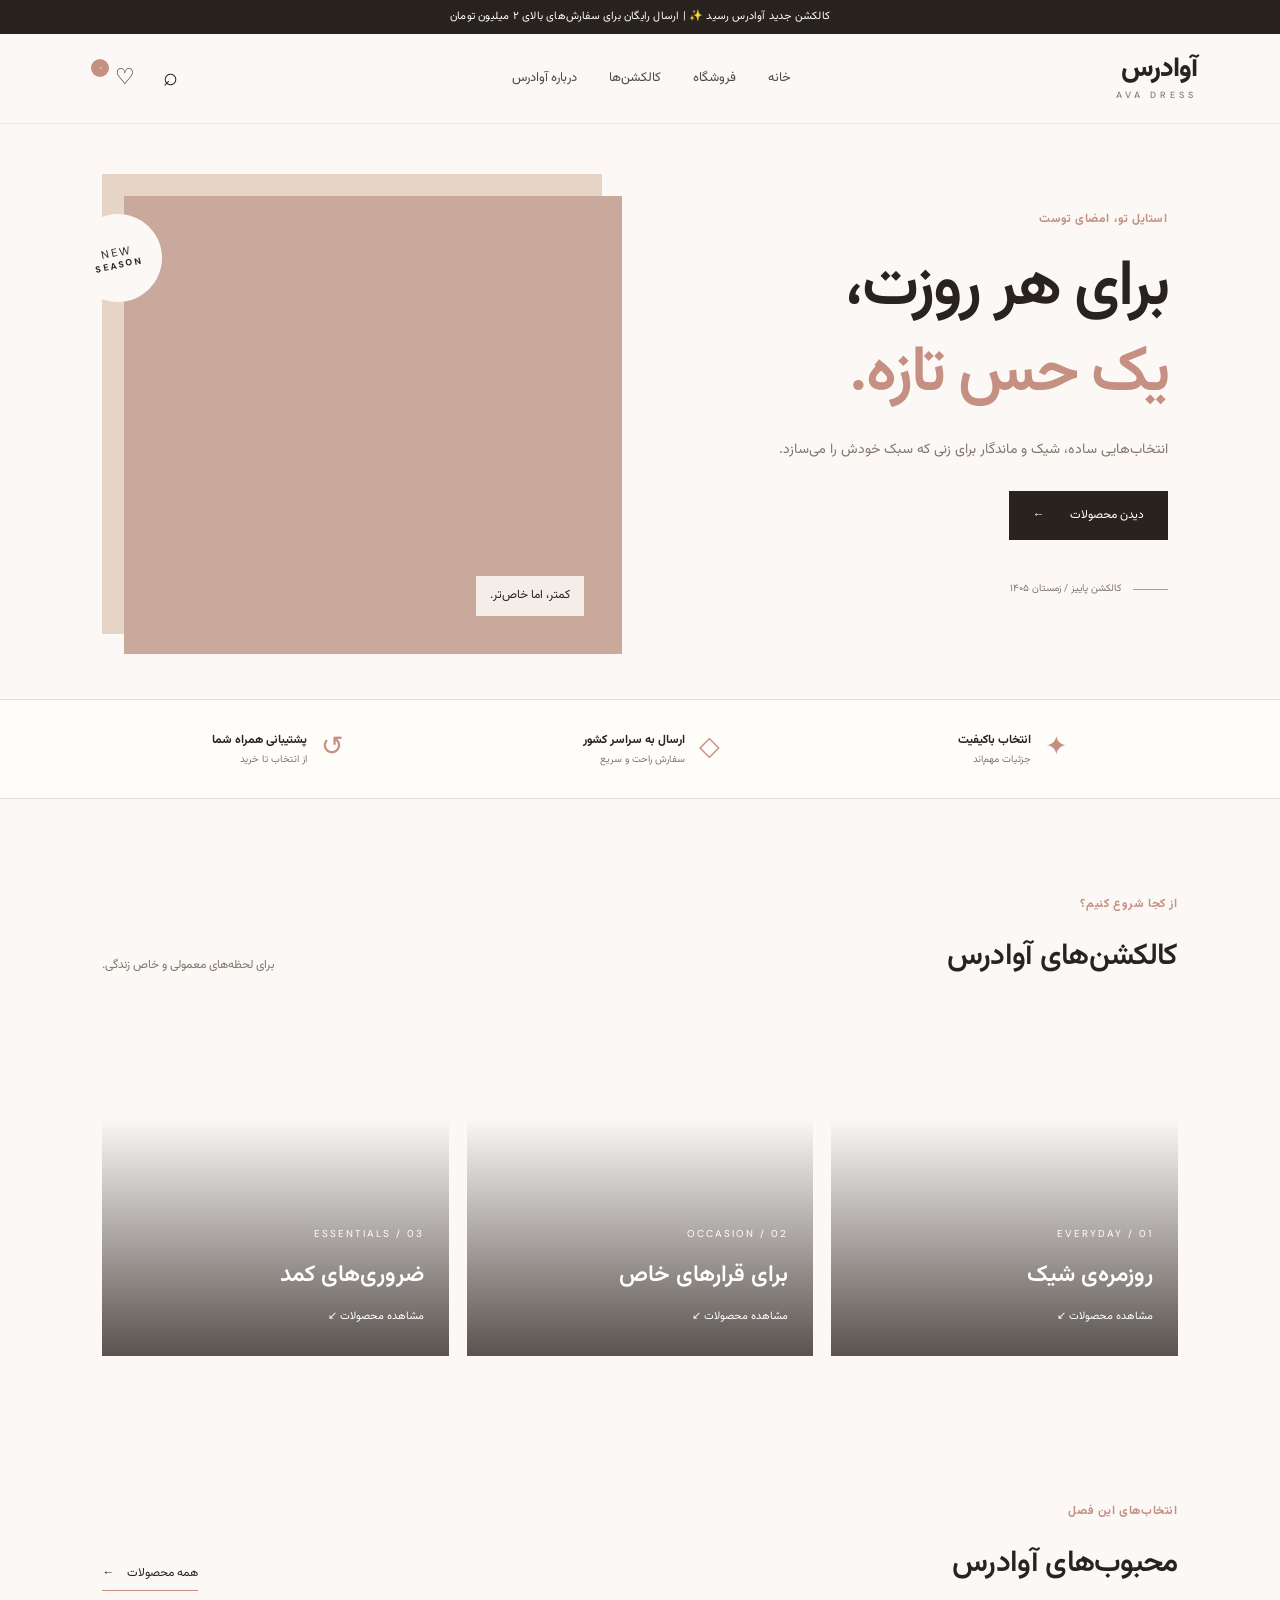
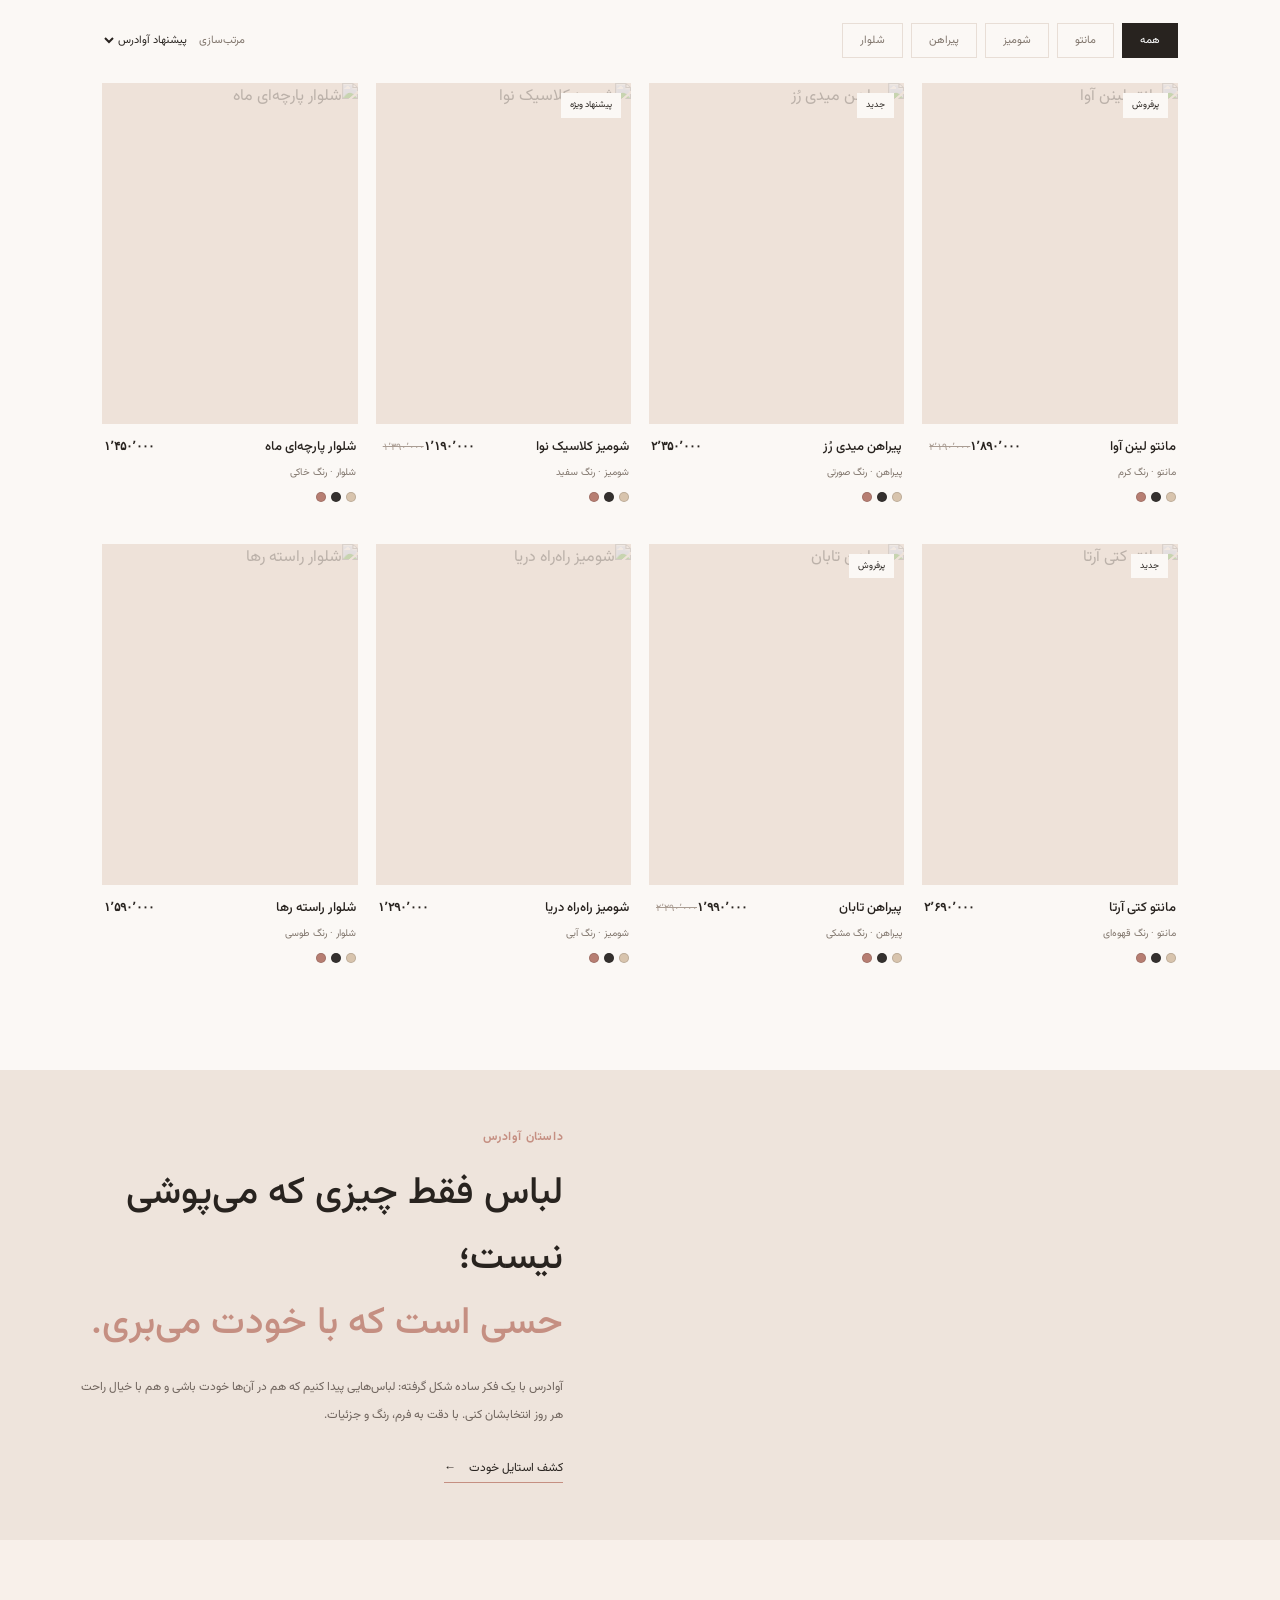
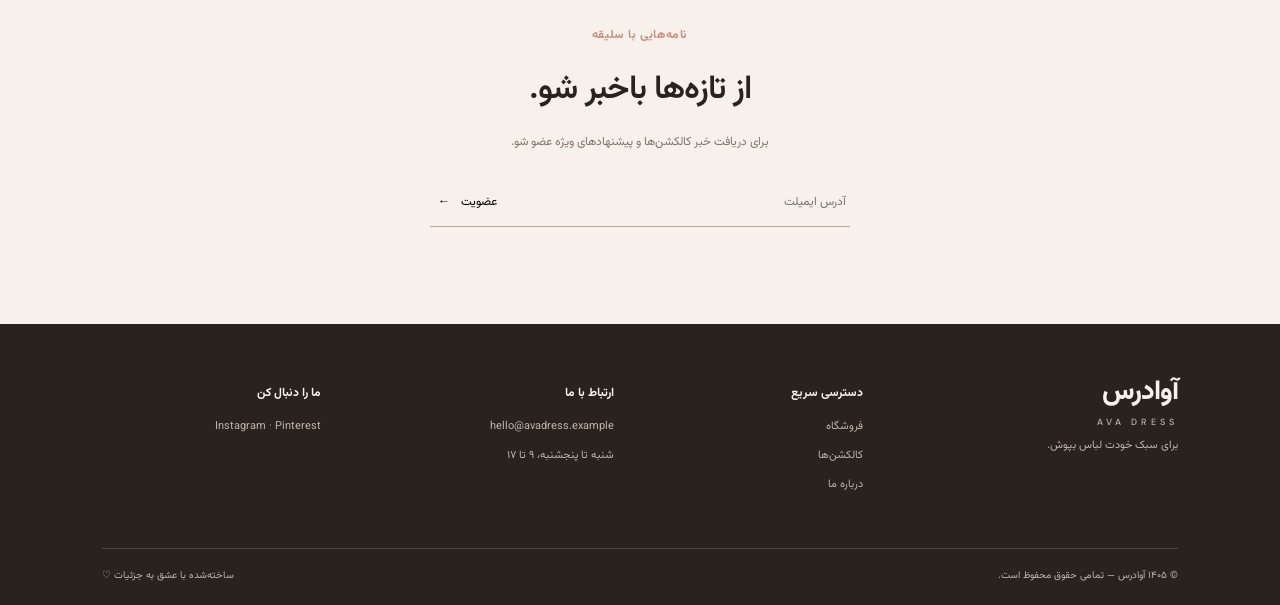
==== index.html @ f6c858db "Add files via upload" ====
<!DOCTYPE html>
<html lang="fa" dir="rtl">
<head>
  <meta charset="UTF-8">
  <meta name="viewport" content="width=device-width, initial-scale=1.0">
  <meta name="theme-color" content="#f8f2ee">
  <meta name="description" content="آوادرس؛ فروشگاه آنلاین لباس زنانه">
  <title>آوادرس | فروشگاه لباس زنانه</title>
  <link rel="stylesheet" href="style.css">
</head>
<body>
  <div class="announcement">کالکشن جدید آوادرس رسید ✨ | ارسال رایگان برای سفارش‌های بالای ۲ میلیون تومان</div>
  <header class="header">
    <button class="icon-btn menu-toggle" id="menu-toggle" aria-label="باز کردن منو">☰</button>
    <a class="brand" href="#home" aria-label="آوادرس - صفحه اصلی">آوادرس<span>AVA DRESS</span></a>
    <nav class="nav" id="nav">
      <a href="#home">خانه</a><a href="#products">فروشگاه</a><a href="#collections">کالکشن‌ها</a><a href="#about">درباره آوادرس</a>
    </nav>
    <div class="header-actions">
      <button class="icon-btn" id="search-toggle" aria-label="جستجو">⌕</button>
      <button class="icon-btn bag-btn" id="cart-open" aria-label="سبد خرید">♡ <span id="cart-count">0</span></button>
    </div>
  </header>

  <main>
    <section class="hero" id="home">
      <div class="hero-copy">
        <p class="eyebrow">استایل تو، امضای توست</p>
        <h1>برای هر روزت،<br><em>یک حس تازه.</em></h1>
        <p>انتخاب‌هایی ساده، شیک و ماندگار برای زنی که سبک خودش را می‌سازد.</p>
        <a class="primary-btn" href="#products">دیدن محصولات <span>←</span></a>
        <div class="hero-note"><span class="note-line"></span> کالکشن پاییز / زمستان ۱۴۰۵</div>
      </div>
      <div class="hero-visual">
        <div class="hero-shape"></div>
        <div class="hero-image" role="img" aria-label="استایل مینیمال زنانه"></div>
        <div class="hero-sticker">NEW<br><b>SEASON</b></div>
        <div class="hero-caption">کمتر، اما خاص‌تر.</div>
      </div>
    </section>

    <section class="trust-row" aria-label="مزایای خرید">
      <div><span>✦</span><p><b>انتخاب باکیفیت</b><small>جزئیات مهم‌اند</small></p></div>
      <div><span>◇</span><p><b>ارسال به سراسر کشور</b><small>سفارش راحت و سریع</small></p></div>
      <div><span>↺</span><p><b>پشتیبانی همراه شما</b><small>از انتخاب تا خرید</small></p></div>
    </section>

    <section class="section" id="collections">
      <div class="section-heading"><div><p class="eyebrow">از کجا شروع کنیم؟</p><h2>کالکشن‌های آوادرس</h2></div><p>برای لحظه‌های معمولی و خاص زندگی.</p></div>
      <div class="collection-grid">
        <a class="collection-card collection-one" href="#products" data-category="مانتو"><div><small>01 / EVERYDAY</small><h3>روزمره‌ی شیک</h3><span>مشاهده محصولات ↙</span></div></a>
        <a class="collection-card collection-two" href="#products" data-category="پیراهن"><div><small>02 / OCCASION</small><h3>برای قرارهای خاص</h3><span>مشاهده محصولات ↙</span></div></a>
        <a class="collection-card collection-three" href="#products" data-category="شومیز"><div><small>03 / ESSENTIALS</small><h3>ضروری‌های کمد</h3><span>مشاهده محصولات ↙</span></div></a>
      </div>
    </section>

    <section class="section products-section" id="products">
      <div class="section-heading"><div><p class="eyebrow">انتخاب‌های این فصل</p><h2>محبوب‌های آوادرس</h2></div><a class="text-link" href="#products">همه محصولات <span>←</span></a></div>
      <div class="shop-tools">
        <div class="filters" id="filters">
          <button class="filter active" data-filter="همه">همه</button>
          <button class="filter" data-filter="مانتو">مانتو</button>
          <button class="filter" data-filter="شومیز">شومیز</button>
          <button class="filter" data-filter="پیراهن">پیراهن</button>
          <button class="filter" data-filter="شلوار">شلوار</button>
        </div>
        <label class="sort-label">مرتب‌سازی
          <select id="sort-select"><option value="featured">پیشنهاد آوادرس</option><option value="low">ارزان‌ترین</option><option value="high">گران‌ترین</option></select>
        </label>
      </div>
      <div class="product-grid" id="product-grid"></div>
      <p class="empty-state" id="empty-state" hidden>محصولی در این دسته پیدا نشد.</p>
    </section>

    <section class="editorial" id="about">
      <div class="editorial-image" role="img" aria-label="پارچه و استایل مینیمال"></div>
      <div class="editorial-copy"><p class="eyebrow">داستان آوادرس</p><h2>لباس فقط چیزی که می‌پوشی نیست؛<br><em>حسی است که با خودت می‌بری.</em></h2><p>آوادرس با یک فکر ساده شکل گرفته: لباس‌هایی پیدا کنیم که هم در آن‌ها خودت باشی و هم با خیال راحت هر روز انتخابشان کنی. با دقت به فرم، رنگ و جزئیات.</p><a class="text-link" href="#products">کشف استایل خودت <span>←</span></a></div>
    </section>

    <section class="newsletter">
      <p class="eyebrow">نامه‌هایی با سلیقه</p><h2>از تازه‌ها باخبر شو.</h2><p>برای دریافت خبر کالکشن‌ها و پیشنهادهای ویژه عضو شو.</p>
      <form id="newsletter-form"><input id="newsletter-email" type="email" placeholder="آدرس ایمیلت" required aria-label="آدرس ایمیل"><button type="submit">عضویت <span>←</span></button></form>
      <small id="newsletter-status" role="status"></small>
    </section>
  </main>

  <footer class="footer">
    <div class="footer-top"><div><a class="brand footer-brand" href="#home">آوادرس<span>AVA DRESS</span></a><p>برای سبک خودت لباس بپوش.</p></div><div><b>دسترسی سریع</b><a href="#products">فروشگاه</a><a href="#collections">کالکشن‌ها</a><a href="#about">درباره ما</a></div><div><b>ارتباط با ما</b><a href="mailto:hello@avadress.example">hello@avadress.example</a><p>شنبه تا پنجشنبه، ۹ تا ۱۷</p></div><div class="social"><b>ما را دنبال کن</b><p>Instagram · Pinterest</p></div></div>
    <div class="footer-bottom"><span>© ۱۴۰۵ آوادرس — تمامی حقوق محفوظ است.</span><span>ساخته‌شده با عشق به جزئیات ♡</span></div>
  </footer>

  <div class="overlay" id="overlay"></div>
  <aside class="cart-drawer" id="cart-drawer" aria-label="سبد خرید" aria-hidden="true">
    <div class="drawer-head"><h2>سبد خرید تو</h2><button class="icon-btn" id="cart-close" aria-label="بستن">×</button></div>
    <div class="cart-items" id="cart-items"></div>
    <div class="cart-bottom"><div class="cart-total"><span>جمع کل</span><b id="cart-total">۰ تومان</b></div><button class="primary-btn checkout-btn" id="checkout-btn">ادامه سفارش <span>←</span></button><small>این نسخه نمایشی است؛ پرداخت واقعی فعال نیست.</small></div>
  </aside>

  <div class="search-panel" id="search-panel"><form id="search-form"><input id="search-input" type="search" placeholder="دنبال چی می‌گردی؟" aria-label="جستجوی محصولات"><button class="primary-btn" type="submit">جستجو</button><button type="button" class="icon-btn" id="search-close" aria-label="بستن جستجو">×</button></form></div>
  <div class="toast" id="toast" role="status"></div>
  <script src="script.js"></script>
</body>
</html>
---- style.css ----
@import url('https://fonts.googleapis.com/css2?family=DM+Sans:wght@400;500;600;700&family=Vazirmatn:wght@300;400;500;600;700;800&display=swap');
:root{--ink:#28231f;--muted:#81766d;--paper:#fbf8f5;--cream:#f0e5dc;--rose:#c58f82;--line:#e8ded6;--white:#fff;--green:#566657}
*{box-sizing:border-box}html{scroll-behavior:smooth;scroll-padding-top:100px}body{margin:0;background:var(--paper);color:var(--ink);font-family:Vazirmatn,Tahoma,sans-serif;line-height:1.8}a{color:inherit;text-decoration:none}button,input,select{font:inherit}.announcement{text-align:center;background:var(--ink);color:#fff;padding:7px 12px;font-size:11px;letter-spacing:.2px}.header{height:90px;display:flex;align-items:center;justify-content:space-between;gap:25px;padding:0 6.5%;background:rgba(251,248,245,.95);border-bottom:1px solid #eee6df;position:sticky;top:0;z-index:10}.brand{font-size:27px;font-weight:800;letter-spacing:-1px;line-height:1.05;white-space:nowrap}.brand span{display:block;font-family:'DM Sans',sans-serif;font-size:9px;letter-spacing:4px;font-weight:500;text-align:center;margin-top:7px;color:var(--muted)}.nav{display:flex;gap:32px;font-size:13px;color:#514940}.nav a:hover,.text-link:hover{color:var(--rose)}.header-actions{display:flex;gap:12px;align-items:center}.icon-btn{border:0;background:transparent;cursor:pointer;font-size:25px;color:var(--ink);padding:5px 8px}.bag-btn{font-size:22px;position:relative}.bag-btn span{font-family:'DM Sans';font-size:10px;display:inline-grid;place-items:center;background:var(--rose);color:#fff;width:18px;height:18px;border-radius:50%;vertical-align:top}.menu-toggle{display:none}.hero{display:grid;grid-template-columns:1fr 1fr;min-height:570px;padding:50px 8% 65px;gap:7%;align-items:center;overflow:hidden}.hero-copy{padding-right:2%;}.eyebrow{text-transform:none;font-size:12px;color:var(--rose);font-weight:700;letter-spacing:.6px;margin:0 0 14px}.hero h1{font-size:clamp(43px,5vw,68px);line-height:1.35;letter-spacing:-2px;margin:0 0 20px;font-weight:600}.hero h1 em,.editorial h2 em{font-style:normal;color:var(--rose)}.hero-copy>p:not(.eyebrow){color:var(--muted);font-size:14px;max-width:390px;margin-bottom:28px}.primary-btn{display:inline-flex;justify-content:center;align-items:center;gap:25px;background:var(--ink);color:#fff;padding:13px 23px;border:1px solid var(--ink);font-size:12px;cursor:pointer;transition:.2s}.primary-btn:hover{background:var(--rose);border-color:var(--rose)}.hero-note{display:flex;align-items:center;gap:12px;color:var(--muted);font-size:10px;margin-top:40px}.note-line{width:35px;height:1px;background:var(--rose)}.hero-visual{position:relative;min-height:460px;background:#e6d4c6;isolation:isolate}.hero-shape{position:absolute;inset:22px -20px -20px 22px;background:#c9a99b;z-index:-1}.hero-image{position:absolute;inset:0;background:linear-gradient(0deg,#3a29231c,#fff0),url('https://images.unsplash.com/photo-153910 ғ');background-image:url('https://images.unsplash.com/photo-1539109136881-3be0616acf4b?auto=format&fit=crop&w=1100&q=85');background-size:cover;background-position:center 32%}.hero-sticker{position:absolute;left:-28px;top:40px;border-radius:50%;width:88px;height:88px;background:var(--paper);display:grid;align-content:center;text-align:center;font:11px 'DM Sans',sans-serif;letter-spacing:2px;transform:rotate(-12deg)}.hero-sticker b{font-size:9px}.hero-caption{position:absolute;bottom:18px;right:18px;background:#fbf8f5df;padding:9px 14px;font-size:12px}.trust-row{display:flex;justify-content:space-around;gap:20px;padding:25px 8%;border-top:1px solid var(--line);border-bottom:1px solid var(--line);background:#fffdfa}.trust-row>div{display:flex;align-items:center;gap:14px}.trust-row>div>span{font-size:27px;color:var(--rose)}.trust-row p{margin:0;display:grid;line-height:1.7}.trust-row b{font-size:12px}.trust-row small{font-size:10px;color:var(--muted)}.section{padding:95px 8%}.section-heading{display:flex;justify-content:space-between;align-items:end;margin-bottom:32px;gap:20px}.section-heading h2,.newsletter h2{font-size:30px;font-weight:600;margin:0;letter-spacing:-.7px}.section-heading>p{font-size:12px;color:var(--muted);margin:0 0 7px}.collection-grid{display:grid;grid-template-columns:repeat(3,1fr);gap:18px}.collection-card{height:340px;position:relative;display:flex;align-items:end;padding:25px;color:white;background-size:cover;background-position:center;overflow:hidden;isolation:isolate}.collection-card:before{content:"";position:absolute;inset:0;background:linear-gradient(0deg,#211915bd,transparent 70%);z-index:-1;transition:.3s}.collection-card:hover:before{background:linear-gradient(0deg,#211915df, #21191512)}.collection-one{background-image:url('https://images.unsplash.com/photo-1483985988355-763728e1935b?auto=format&fit=crop&w=800&q=80')}.collection-two{background-image:url('https://images.unsplash.com/photo-1496747611176-843222e1e57c?auto=format&fit=crop&w=800&q=80')}.collection-three{background-image:url('https://images.unsplash.com/photo-1485230895905-ec40ba36b9bc?auto=format&fit=crop&w=800&q=80')}.collection-card small{font:10px 'DM Sans';letter-spacing:2px}.collection-card h3{font-size:23px;margin:6px 0;font-weight:600}.collection-card span{font-size:11px}.products-section{padding-top:50px}.text-link{font-size:12px;border-bottom:1px solid var(--rose);padding-bottom:5px;white-space:nowrap}.text-link span{margin-right:10px}.shop-tools{display:flex;align-items:center;justify-content:space-between;margin-bottom:25px;gap:20px}.filters{display:flex;gap:8px;flex-wrap:wrap}.filter{background:transparent;border:1px solid var(--line);padding:7px 17px;font-size:11px;cursor:pointer;color:var(--muted)}.filter.active,.filter:hover{background:var(--ink);border-color:var(--ink);color:#fff}.sort-label{font-size:11px;color:var(--muted);display:flex;align-items:center;gap:8px}.sort-label select{background:transparent;border:0;color:var(--ink);font-size:11px;cursor:pointer}.product-grid{display:grid;grid-template-columns:repeat(4,minmax(0,1fr));gap:30px 18px}.product-card{min-width:0}.product-photo{position:relative;aspect-ratio:3/4;background:#eee2d9;overflow:hidden}.product-photo img{width:100%;height:100%;object-fit:cover;display:block;transition:transform .45s}.product-card:hover .product-photo img{transform:scale(1.045)}.badge{position:absolute;right:10px;top:10px;background:var(--paper);padding:4px 9px;font-size:9px}.quick-add{position:absolute;bottom:10px;left:10px;right:10px;border:0;background:#fbf8f5ed;padding:10px;font-size:11px;cursor:pointer;transform:translateY(8px);opacity:0;transition:.2s}.product-card:hover .quick-add,.quick-add:focus{opacity:1;transform:none}.product-info{padding:12px 2px}.product-meta{display:flex;justify-content:space-between;gap:8px;align-items:start}.product-info h3{font-size:13px;font-weight:500;margin:0 0 5px}.product-info p{font-size:10px;color:var(--muted);margin:0}.price{font-family:'DM Sans',sans-serif;font-size:12px;font-weight:700;white-space:nowrap}.old-price{text-decoration:line-through;color:#a99c92;font-size:10px;margin-left:5px;font-weight:400}.swatches{display:flex;gap:5px;margin-top:10px}.swatches span{width:10px;height:10px;border-radius:50%;border:1px solid #0002}.empty-state{text-align:center;color:var(--muted);padding:45px}.editorial{display:grid;grid-template-columns:1fr 1fr;background:#eee4dc;min-height:470px}.editorial-image{background:url('https://images.unsplash.com/photo-1529139574466-a303027c1d8b?auto=format&fit=crop&w=1000&q=85') center 35%/cover;min-height:400px}.editorial-copy{align-self:center;padding:55px 12%}.editorial h2{font-size:clamp(25px,3vw,38px);line-height:1.7;font-weight:500;margin:0 0 18px}.editorial-copy>p:not(.eyebrow){font-size:12px;color:#70655e;line-height:2.3;margin-bottom:25px}.newsletter{text-align:center;padding:85px 20px;background:#f8f0ea}.newsletter h2{font-size:33px}.newsletter>p:not(.eyebrow){font-size:12px;color:var(--muted)}.newsletter form{display:flex;max-width:420px;margin:25px auto 0;border-bottom:1px solid #b9a89b}.newsletter input{flex:1;min-width:0;border:0;background:transparent;padding:13px 4px;font-size:12px;outline:0}.newsletter form button{border:0;background:transparent;cursor:pointer;font-size:12px;padding:0 8px}.newsletter form button span{margin-right:8px}.newsletter small{display:block;color:var(--green);margin-top:12px}.footer{padding:55px 8% 20px;background:#28231f;color:#f9f2ec}.footer-top{display:grid;grid-template-columns:1.3fr 1fr 1.2fr 1fr;gap:30px;padding-bottom:45px}.footer-brand span{color:#c2b4aa;text-align:right}.footer-top p,.footer-top a:not(.brand){display:block;font-size:11px;color:#c2b4aa;margin:9px 0}.footer-top b{font-size:12px}.footer-bottom{border-top:1px solid #51463f;padding-top:18px;display:flex;justify-content:space-between;gap:15px;font-size:10px;color:#c2b4aa}.overlay{position:fixed;inset:0;background:#17110fa6;z-index:20;opacity:0;visibility:hidden;transition:.25s}.overlay.show{opacity:1;visibility:visible}.cart-drawer{position:fixed;z-index:21;top:0;bottom:0;left:0;width:min(420px,100%);background:var(--paper);padding:25px;display:flex;flex-direction:column;transform:translateX(-105%);transition:.3s}.cart-drawer.open{transform:none}.drawer-head{display:flex;align-items:center;justify-content:space-between;border-bottom:1px solid var(--line);padding-bottom:15px}.drawer-head h2{font-size:20px;margin:0}.cart-items{overflow:auto;flex:1}.cart-empty{text-align:center;color:var(--muted);padding:55px 0}.cart-item{display:grid;grid-template-columns:75px 1fr auto;gap:12px;padding:17px 0;border-bottom:1px solid var(--line);align-items:center}.cart-item img{width:75px;height:95px;object-fit:cover}.cart-item h3{font-size:12px;margin:0 0 5px}.cart-item p{font-size:11px;color:var(--muted);margin:0}.qty-controls{display:flex;align-items:center;gap:9px;margin-top:8px}.qty-controls button{border:1px solid var(--line);background:transparent;width:24px;height:24px;cursor:pointer}.remove-item{border:0;background:none;color:var(--muted);cursor:pointer;font-size:18px}.cart-bottom{border-top:1px solid var(--line);padding-top:18px}.cart-total{display:flex;justify-content:space-between;font-size:13px}.checkout-btn{width:100%;margin-top:15px}.cart-bottom small{display:block;text-align:center;font-size:10px;color:var(--muted);margin-top:10px}.search-panel{position:fixed;top:0;left:0;right:0;background:var(--paper);z-index:22;padding:25px 8%;box-shadow:0 5px 20px #0001;transform:translateY(-110%);transition:.3s}.search-panel.open{transform:none}.search-panel form{display:flex;gap:12px;max-width:800px;margin:auto;align-items:center}.search-panel input{flex:1;min-width:0;padding:12px;border:1px solid var(--line);background:#fff}.toast{position:fixed;bottom:25px;right:50%;transform:translate(50%,20px);background:var(--ink);color:#fff;padding:12px 20px;font-size:12px;z-index:30;opacity:0;pointer-events:none;transition:.25s}.toast.show{opacity:1;transform:translate(50%,0)}
@media(max-width:1000px){.header{padding:0 4%}.nav{gap:15px}.hero{padding-left:6%;padding-right:6%}.product-grid{grid-template-columns:repeat(3,minmax(0,1fr))}.collection-card{height:290px}.footer-top{grid-template-columns:repeat(2,1fr)}}
@media(max-width:700px){.announcement{font-size:10px}.header{height:75px;gap:10px}.menu-toggle{display:block}.brand{font-size:23px}.brand span{font-size:8px}.nav{display:none;position:absolute;top:74px;right:0;left:0;padding:20px 7%;background:var(--paper);border-bottom:1px solid var(--line);flex-direction:column;gap:12px}.nav.open{display:flex}.header-actions{gap:2px}.hero{grid-template-columns:1fr;padding:38px 7% 55px;gap:35px}.hero h1{font-size:48px}.hero-visual{min-height:420px;margin-left:10px}.hero-sticker{left:-15px}.trust-row{padding:20px 5%;display:grid;grid-template-columns:1fr;gap:14px}.trust-row>div>span{width:35px;text-align:center}.section{padding:65px 6%}.section-heading{align-items:start}.section-heading h2,.newsletter h2{font-size:25px}.section-heading>p{max-width:130px}.collection-grid{grid-template-columns:1fr;gap:13px}.collection-card{height:310px}.shop-tools{align-items:start;flex-direction:column}.product-grid{grid-template-columns:repeat(2,minmax(0,1fr));gap:22px 12px}.quick-add{opacity:1;transform:none;font-size:10px;padding:8px}.product-info h3{font-size:12px}.price{font-size:11px}.editorial{grid-template-columns:1fr}.editorial-image{min-height:380px}.editorial-copy{padding:45px 7%}.newsletter{padding:65px 7%}.footer{padding:45px 6% 20px}.footer-top{gap:28px 20px}.footer-bottom{flex-direction:column;gap:5px}.search-panel{padding:20px 5%}.search-panel form{gap:5px}.search-panel .primary-btn{padding:12px}.cart-drawer{padding:20px}}
@media(prefers-reduced-motion:reduce){html{scroll-behavior:auto}*,*:before,*:after{transition:none!important}}
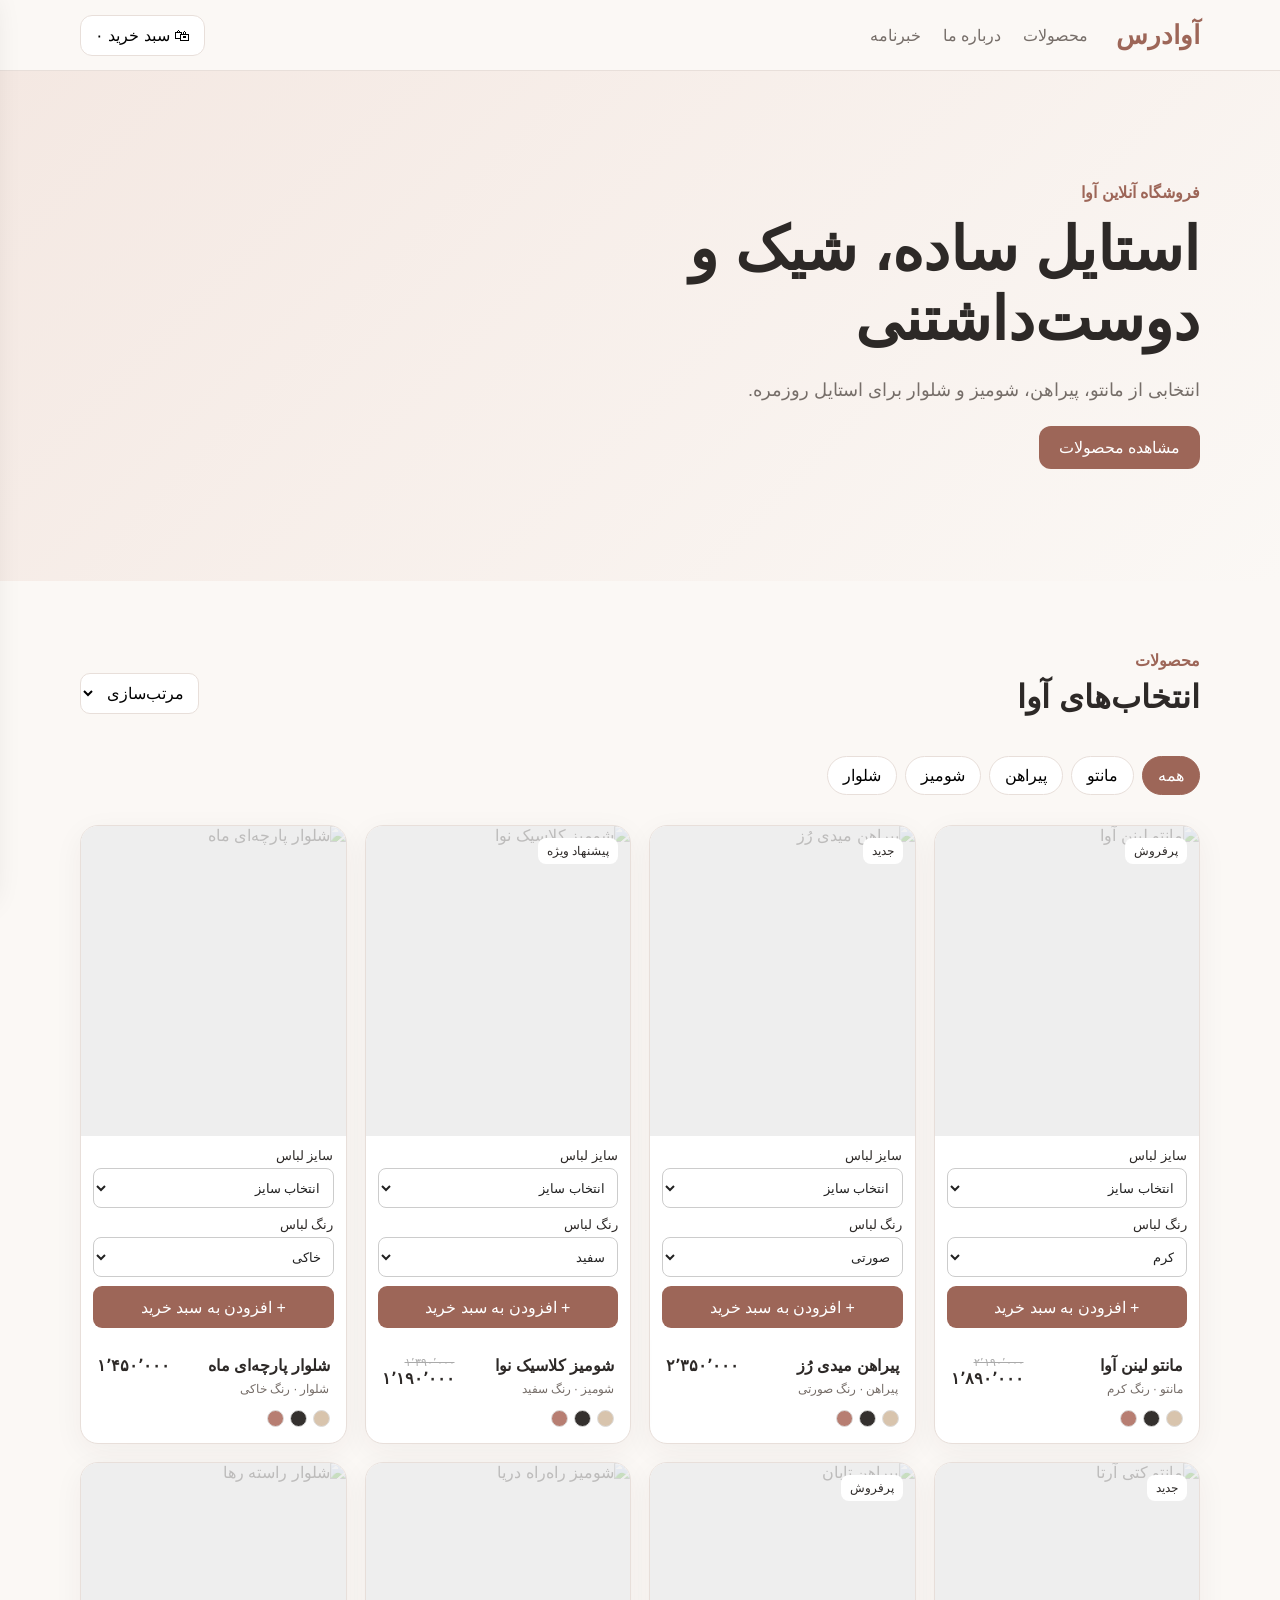
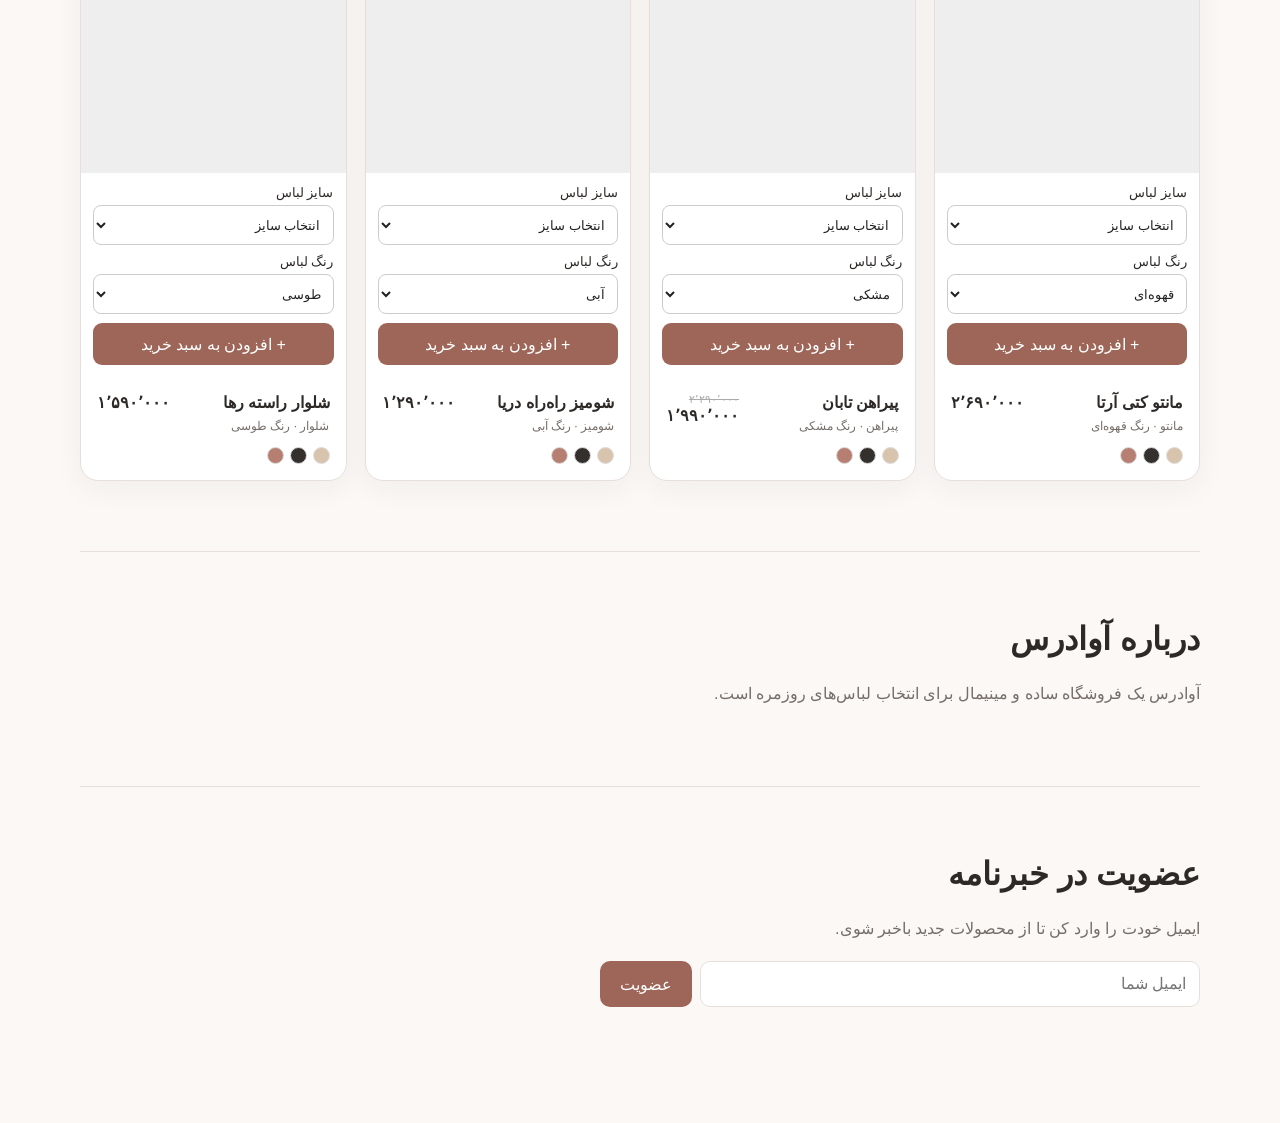
==== commit 12b24551: "Add files via upload" ====
--- a/index.html
+++ b/index.html
@@ -1,103 +1,90 @@
-<!DOCTYPE html>
+<!doctype html>
 <html lang="fa" dir="rtl">
 <head>
   <meta charset="UTF-8">
   <meta name="viewport" content="width=device-width, initial-scale=1.0">
-  <meta name="theme-color" content="#f8f2ee">
-  <meta name="description" content="آوادرس؛ فروشگاه آنلاین لباس زنانه">
-  <title>آوادرس | فروشگاه لباس زنانه</title>
+  <title>آوادرس | فروشگاه لباس</title>
   <link rel="stylesheet" href="style.css">
 </head>
 <body>
-  <div class="announcement">کالکشن جدید آوادرس رسید ✨ | ارسال رایگان برای سفارش‌های بالای ۲ میلیون تومان</div>
-  <header class="header">
-    <button class="icon-btn menu-toggle" id="menu-toggle" aria-label="باز کردن منو">☰</button>
-    <a class="brand" href="#home" aria-label="آوادرس - صفحه اصلی">آوادرس<span>AVA DRESS</span></a>
-    <nav class="nav" id="nav">
-      <a href="#home">خانه</a><a href="#products">فروشگاه</a><a href="#collections">کالکشن‌ها</a><a href="#about">درباره آوادرس</a>
+<header class="site-header">
+  <div class="container header-inner">
+    <a class="logo" href="#">آوادرس</a>
+    <nav id="nav" class="nav">
+      <a href="#products">محصولات</a>
+      <a href="#about">درباره ما</a>
+      <a href="#newsletter">خبرنامه</a>
     </nav>
-    <div class="header-actions">
-      <button class="icon-btn" id="search-toggle" aria-label="جستجو">⌕</button>
-      <button class="icon-btn bag-btn" id="cart-open" aria-label="سبد خرید">♡ <span id="cart-count">0</span></button>
+    <button id="cart-open" class="cart-button">🛍 سبد خرید <span id="cart-count">۰</span></button>
+  </div>
+</header>
+
+<main>
+  <section class="hero">
+    <div class="container hero-inner">
+      <div>
+        <span class="eyebrow">فروشگاه آنلاین آوا</span>
+        <h1>استایل ساده، شیک و دوست‌داشتنی</h1>
+        <p>انتخابی از مانتو، پیراهن، شومیز و شلوار برای استایل روزمره.</p>
+        <a class="primary" href="#products">مشاهده محصولات</a>
+      </div>
     </div>
-  </header>
+  </section>
 
-  <main>
-    <section class="hero" id="home">
-      <div class="hero-copy">
-        <p class="eyebrow">استایل تو، امضای توست</p>
-        <h1>برای هر روزت،<br><em>یک حس تازه.</em></h1>
-        <p>انتخاب‌هایی ساده، شیک و ماندگار برای زنی که سبک خودش را می‌سازد.</p>
-        <a class="primary-btn" href="#products">دیدن محصولات <span>←</span></a>
-        <div class="hero-note"><span class="note-line"></span> کالکشن پاییز / زمستان ۱۴۰۵</div>
+  <section id="products" class="products-section container">
+    <div class="section-head">
+      <div>
+        <span class="eyebrow">محصولات</span>
+        <h2>انتخاب‌های آوا</h2>
       </div>
-      <div class="hero-visual">
-        <div class="hero-shape"></div>
-        <div class="hero-image" role="img" aria-label="استایل مینیمال زنانه"></div>
-        <div class="hero-sticker">NEW<br><b>SEASON</b></div>
-        <div class="hero-caption">کمتر، اما خاص‌تر.</div>
-      </div>
-    </section>
+      <select id="sort-select" aria-label="مرتب‌سازی">
+        <option value="default">مرتب‌سازی</option>
+        <option value="low">ارزان‌ترین</option>
+        <option value="high">گران‌ترین</option>
+      </select>
+    </div>
 
-    <section class="trust-row" aria-label="مزایای خرید">
-      <div><span>✦</span><p><b>انتخاب باکیفیت</b><small>جزئیات مهم‌اند</small></p></div>
-      <div><span>◇</span><p><b>ارسال به سراسر کشور</b><small>سفارش راحت و سریع</small></p></div>
-      <div><span>↺</span><p><b>پشتیبانی همراه شما</b><small>از انتخاب تا خرید</small></p></div>
-    </section>
+    <div id="filters" class="filters">
+      <button class="filter active" data-filter="همه">همه</button>
+      <button class="filter" data-filter="مانتو">مانتو</button>
+      <button class="filter" data-filter="پیراهن">پیراهن</button>
+      <button class="filter" data-filter="شومیز">شومیز</button>
+      <button class="filter" data-filter="شلوار">شلوار</button>
+    </div>
 
-    <section class="section" id="collections">
-      <div class="section-heading"><div><p class="eyebrow">از کجا شروع کنیم؟</p><h2>کالکشن‌های آوادرس</h2></div><p>برای لحظه‌های معمولی و خاص زندگی.</p></div>
-      <div class="collection-grid">
-        <a class="collection-card collection-one" href="#products" data-category="مانتو"><div><small>01 / EVERYDAY</small><h3>روزمره‌ی شیک</h3><span>مشاهده محصولات ↙</span></div></a>
-        <a class="collection-card collection-two" href="#products" data-category="پیراهن"><div><small>02 / OCCASION</small><h3>برای قرارهای خاص</h3><span>مشاهده محصولات ↙</span></div></a>
-        <a class="collection-card collection-three" href="#products" data-category="شومیز"><div><small>03 / ESSENTIALS</small><h3>ضروری‌های کمد</h3><span>مشاهده محصولات ↙</span></div></a>
-      </div>
-    </section>
+    <div id="product-grid" class="product-grid"></div>
+    <div id="empty-state" class="empty" hidden>محصولی پیدا نشد.</div>
+  </section>
 
-    <section class="section products-section" id="products">
-      <div class="section-heading"><div><p class="eyebrow">انتخاب‌های این فصل</p><h2>محبوب‌های آوادرس</h2></div><a class="text-link" href="#products">همه محصولات <span>←</span></a></div>
-      <div class="shop-tools">
-        <div class="filters" id="filters">
-          <button class="filter active" data-filter="همه">همه</button>
-          <button class="filter" data-filter="مانتو">مانتو</button>
-          <button class="filter" data-filter="شومیز">شومیز</button>
-          <button class="filter" data-filter="پیراهن">پیراهن</button>
-          <button class="filter" data-filter="شلوار">شلوار</button>
-        </div>
-        <label class="sort-label">مرتب‌سازی
-          <select id="sort-select"><option value="featured">پیشنهاد آوادرس</option><option value="low">ارزان‌ترین</option><option value="high">گران‌ترین</option></select>
-        </label>
-      </div>
-      <div class="product-grid" id="product-grid"></div>
-      <p class="empty-state" id="empty-state" hidden>محصولی در این دسته پیدا نشد.</p>
-    </section>
+  <section id="about" class="about container">
+    <h2>درباره آوادرس</h2>
+    <p>آوادرس یک فروشگاه ساده و مینیمال برای انتخاب لباس‌های روزمره است.</p>
+  </section>
 
-    <section class="editorial" id="about">
-      <div class="editorial-image" role="img" aria-label="پارچه و استایل مینیمال"></div>
-      <div class="editorial-copy"><p class="eyebrow">داستان آوادرس</p><h2>لباس فقط چیزی که می‌پوشی نیست؛<br><em>حسی است که با خودت می‌بری.</em></h2><p>آوادرس با یک فکر ساده شکل گرفته: لباس‌هایی پیدا کنیم که هم در آن‌ها خودت باشی و هم با خیال راحت هر روز انتخابشان کنی. با دقت به فرم، رنگ و جزئیات.</p><a class="text-link" href="#products">کشف استایل خودت <span>←</span></a></div>
-    </section>
+  <section id="newsletter" class="newsletter container">
+    <h2>عضویت در خبرنامه</h2>
+    <p>ایمیل خودت را وارد کن تا از محصولات جدید باخبر شوی.</p>
+    <form id="newsletter-form">
+      <input type="email" name="email" placeholder="ایمیل شما" required>
+      <button type="submit">عضویت</button>
+    </form>
+    <p id="newsletter-status" class="status"></p>
+  </section>
+</main>
 
-    <section class="newsletter">
-      <p class="eyebrow">نامه‌هایی با سلیقه</p><h2>از تازه‌ها باخبر شو.</h2><p>برای دریافت خبر کالکشن‌ها و پیشنهادهای ویژه عضو شو.</p>
-      <form id="newsletter-form"><input id="newsletter-email" type="email" placeholder="آدرس ایمیلت" required aria-label="آدرس ایمیل"><button type="submit">عضویت <span>←</span></button></form>
-      <small id="newsletter-status" role="status"></small>
-    </section>
-  </main>
+<div id="overlay" class="overlay"></div>
+<aside id="cart-drawer" class="cart-drawer" aria-hidden="true">
+  <div class="cart-head">
+    <h2>سبد خرید</h2>
+    <button id="cart-close" class="icon-button">×</button>
+  </div>
+  <div id="cart-items" class="cart-items"></div>
+  <div class="cart-footer">
+    <div><strong>مجموع:</strong> <span id="cart-total">۰ تومان</span></div>
+    <button id="checkout-btn" class="primary full">ثبت سفارش</button>
+  </div>
+</aside>
 
-  <footer class="footer">
-    <div class="footer-top"><div><a class="brand footer-brand" href="#home">آوادرس<span>AVA DRESS</span></a><p>برای سبک خودت لباس بپوش.</p></div><div><b>دسترسی سریع</b><a href="#products">فروشگاه</a><a href="#collections">کالکشن‌ها</a><a href="#about">درباره ما</a></div><div><b>ارتباط با ما</b><a href="mailto:hello@avadress.example">hello@avadress.example</a><p>شنبه تا پنجشنبه، ۹ تا ۱۷</p></div><div class="social"><b>ما را دنبال کن</b><p>Instagram · Pinterest</p></div></div>
-    <div class="footer-bottom"><span>© ۱۴۰۵ آوادرس — تمامی حقوق محفوظ است.</span><span>ساخته‌شده با عشق به جزئیات ♡</span></div>
-  </footer>
-
-  <div class="overlay" id="overlay"></div>
-  <aside class="cart-drawer" id="cart-drawer" aria-label="سبد خرید" aria-hidden="true">
-    <div class="drawer-head"><h2>سبد خرید تو</h2><button class="icon-btn" id="cart-close" aria-label="بستن">×</button></div>
-    <div class="cart-items" id="cart-items"></div>
-    <div class="cart-bottom"><div class="cart-total"><span>جمع کل</span><b id="cart-total">۰ تومان</b></div><button class="primary-btn checkout-btn" id="checkout-btn">ادامه سفارش <span>←</span></button><small>این نسخه نمایشی است؛ پرداخت واقعی فعال نیست.</small></div>
-  </aside>
-
-  <div class="search-panel" id="search-panel"><form id="search-form"><input id="search-input" type="search" placeholder="دنبال چی می‌گردی؟" aria-label="جستجوی محصولات"><button class="primary-btn" type="submit">جستجو</button><button type="button" class="icon-btn" id="search-close" aria-label="بستن جستجو">×</button></form></div>
-  <div class="toast" id="toast" role="status"></div>
-  <script src="script.js"></script>
+<script src="script.js"></script>
 </body>
 </html>
--- a/style.css
+++ b/style.css
@@ -1,6 +1,65 @@
-@import url('https://fonts.googleapis.com/css2?family=DM+Sans:wght@400;500;600;700&family=Vazirmatn:wght@300;400;500;600;700;800&display=swap');
-:root{--ink:#28231f;--muted:#81766d;--paper:#fbf8f5;--cream:#f0e5dc;--rose:#c58f82;--line:#e8ded6;--white:#fff;--green:#566657}
-*{box-sizing:border-box}html{scroll-behavior:smooth;scroll-padding-top:100px}body{margin:0;background:var(--paper);color:var(--ink);font-family:Vazirmatn,Tahoma,sans-serif;line-height:1.8}a{color:inherit;text-decoration:none}button,input,select{font:inherit}.announcement{text-align:center;background:var(--ink);color:#fff;padding:7px 12px;font-size:11px;letter-spacing:.2px}.header{height:90px;display:flex;align-items:center;justify-content:space-between;gap:25px;padding:0 6.5%;background:rgba(251,248,245,.95);border-bottom:1px solid #eee6df;position:sticky;top:0;z-index:10}.brand{font-size:27px;font-weight:800;letter-spacing:-1px;line-height:1.05;white-space:nowrap}.brand span{display:block;font-family:'DM Sans',sans-serif;font-size:9px;letter-spacing:4px;font-weight:500;text-align:center;margin-top:7px;color:var(--muted)}.nav{display:flex;gap:32px;font-size:13px;color:#514940}.nav a:hover,.text-link:hover{color:var(--rose)}.header-actions{display:flex;gap:12px;align-items:center}.icon-btn{border:0;background:transparent;cursor:pointer;font-size:25px;color:var(--ink);padding:5px 8px}.bag-btn{font-size:22px;position:relative}.bag-btn span{font-family:'DM Sans';font-size:10px;display:inline-grid;place-items:center;background:var(--rose);color:#fff;width:18px;height:18px;border-radius:50%;vertical-align:top}.menu-toggle{display:none}.hero{display:grid;grid-template-columns:1fr 1fr;min-height:570px;padding:50px 8% 65px;gap:7%;align-items:center;overflow:hidden}.hero-copy{padding-right:2%;}.eyebrow{text-transform:none;font-size:12px;color:var(--rose);font-weight:700;letter-spacing:.6px;margin:0 0 14px}.hero h1{font-size:clamp(43px,5vw,68px);line-height:1.35;letter-spacing:-2px;margin:0 0 20px;font-weight:600}.hero h1 em,.editorial h2 em{font-style:normal;color:var(--rose)}.hero-copy>p:not(.eyebrow){color:var(--muted);font-size:14px;max-width:390px;margin-bottom:28px}.primary-btn{display:inline-flex;justify-content:center;align-items:center;gap:25px;background:var(--ink);color:#fff;padding:13px 23px;border:1px solid var(--ink);font-size:12px;cursor:pointer;transition:.2s}.primary-btn:hover{background:var(--rose);border-color:var(--rose)}.hero-note{display:flex;align-items:center;gap:12px;color:var(--muted);font-size:10px;margin-top:40px}.note-line{width:35px;height:1px;background:var(--rose)}.hero-visual{position:relative;min-height:460px;background:#e6d4c6;isolation:isolate}.hero-shape{position:absolute;inset:22px -20px -20px 22px;background:#c9a99b;z-index:-1}.hero-image{position:absolute;inset:0;background:linear-gradient(0deg,#3a29231c,#fff0),url('https://images.unsplash.com/photo-153910 ғ');background-image:url('https://images.unsplash.com/photo-1539109136881-3be0616acf4b?auto=format&fit=crop&w=1100&q=85');background-size:cover;background-position:center 32%}.hero-sticker{position:absolute;left:-28px;top:40px;border-radius:50%;width:88px;height:88px;background:var(--paper);display:grid;align-content:center;text-align:center;font:11px 'DM Sans',sans-serif;letter-spacing:2px;transform:rotate(-12deg)}.hero-sticker b{font-size:9px}.hero-caption{position:absolute;bottom:18px;right:18px;background:#fbf8f5df;padding:9px 14px;font-size:12px}.trust-row{display:flex;justify-content:space-around;gap:20px;padding:25px 8%;border-top:1px solid var(--line);border-bottom:1px solid var(--line);background:#fffdfa}.trust-row>div{display:flex;align-items:center;gap:14px}.trust-row>div>span{font-size:27px;color:var(--rose)}.trust-row p{margin:0;display:grid;line-height:1.7}.trust-row b{font-size:12px}.trust-row small{font-size:10px;color:var(--muted)}.section{padding:95px 8%}.section-heading{display:flex;justify-content:space-between;align-items:end;margin-bottom:32px;gap:20px}.section-heading h2,.newsletter h2{font-size:30px;font-weight:600;margin:0;letter-spacing:-.7px}.section-heading>p{font-size:12px;color:var(--muted);margin:0 0 7px}.collection-grid{display:grid;grid-template-columns:repeat(3,1fr);gap:18px}.collection-card{height:340px;position:relative;display:flex;align-items:end;padding:25px;color:white;background-size:cover;background-position:center;overflow:hidden;isolation:isolate}.collection-card:before{content:"";position:absolute;inset:0;background:linear-gradient(0deg,#211915bd,transparent 70%);z-index:-1;transition:.3s}.collection-card:hover:before{background:linear-gradient(0deg,#211915df, #21191512)}.collection-one{background-image:url('https://images.unsplash.com/photo-1483985988355-763728e1935b?auto=format&fit=crop&w=800&q=80')}.collection-two{background-image:url('https://images.unsplash.com/photo-1496747611176-843222e1e57c?auto=format&fit=crop&w=800&q=80')}.collection-three{background-image:url('https://images.unsplash.com/photo-1485230895905-ec40ba36b9bc?auto=format&fit=crop&w=800&q=80')}.collection-card small{font:10px 'DM Sans';letter-spacing:2px}.collection-card h3{font-size:23px;margin:6px 0;font-weight:600}.collection-card span{font-size:11px}.products-section{padding-top:50px}.text-link{font-size:12px;border-bottom:1px solid var(--rose);padding-bottom:5px;white-space:nowrap}.text-link span{margin-right:10px}.shop-tools{display:flex;align-items:center;justify-content:space-between;margin-bottom:25px;gap:20px}.filters{display:flex;gap:8px;flex-wrap:wrap}.filter{background:transparent;border:1px solid var(--line);padding:7px 17px;font-size:11px;cursor:pointer;color:var(--muted)}.filter.active,.filter:hover{background:var(--ink);border-color:var(--ink);color:#fff}.sort-label{font-size:11px;color:var(--muted);display:flex;align-items:center;gap:8px}.sort-label select{background:transparent;border:0;color:var(--ink);font-size:11px;cursor:pointer}.product-grid{display:grid;grid-template-columns:repeat(4,minmax(0,1fr));gap:30px 18px}.product-card{min-width:0}.product-photo{position:relative;aspect-ratio:3/4;background:#eee2d9;overflow:hidden}.product-photo img{width:100%;height:100%;object-fit:cover;display:block;transition:transform .45s}.product-card:hover .product-photo img{transform:scale(1.045)}.badge{position:absolute;right:10px;top:10px;background:var(--paper);padding:4px 9px;font-size:9px}.quick-add{position:absolute;bottom:10px;left:10px;right:10px;border:0;background:#fbf8f5ed;padding:10px;font-size:11px;cursor:pointer;transform:translateY(8px);opacity:0;transition:.2s}.product-card:hover .quick-add,.quick-add:focus{opacity:1;transform:none}.product-info{padding:12px 2px}.product-meta{display:flex;justify-content:space-between;gap:8px;align-items:start}.product-info h3{font-size:13px;font-weight:500;margin:0 0 5px}.product-info p{font-size:10px;color:var(--muted);margin:0}.price{font-family:'DM Sans',sans-serif;font-size:12px;font-weight:700;white-space:nowrap}.old-price{text-decoration:line-through;color:#a99c92;font-size:10px;margin-left:5px;font-weight:400}.swatches{display:flex;gap:5px;margin-top:10px}.swatches span{width:10px;height:10px;border-radius:50%;border:1px solid #0002}.empty-state{text-align:center;color:var(--muted);padding:45px}.editorial{display:grid;grid-template-columns:1fr 1fr;background:#eee4dc;min-height:470px}.editorial-image{background:url('https://images.unsplash.com/photo-1529139574466-a303027c1d8b?auto=format&fit=crop&w=1000&q=85') center 35%/cover;min-height:400px}.editorial-copy{align-self:center;padding:55px 12%}.editorial h2{font-size:clamp(25px,3vw,38px);line-height:1.7;font-weight:500;margin:0 0 18px}.editorial-copy>p:not(.eyebrow){font-size:12px;color:#70655e;line-height:2.3;margin-bottom:25px}.newsletter{text-align:center;padding:85px 20px;background:#f8f0ea}.newsletter h2{font-size:33px}.newsletter>p:not(.eyebrow){font-size:12px;color:var(--muted)}.newsletter form{display:flex;max-width:420px;margin:25px auto 0;border-bottom:1px solid #b9a89b}.newsletter input{flex:1;min-width:0;border:0;background:transparent;padding:13px 4px;font-size:12px;outline:0}.newsletter form button{border:0;background:transparent;cursor:pointer;font-size:12px;padding:0 8px}.newsletter form button span{margin-right:8px}.newsletter small{display:block;color:var(--green);margin-top:12px}.footer{padding:55px 8% 20px;background:#28231f;color:#f9f2ec}.footer-top{display:grid;grid-template-columns:1.3fr 1fr 1.2fr 1fr;gap:30px;padding-bottom:45px}.footer-brand span{color:#c2b4aa;text-align:right}.footer-top p,.footer-top a:not(.brand){display:block;font-size:11px;color:#c2b4aa;margin:9px 0}.footer-top b{font-size:12px}.footer-bottom{border-top:1px solid #51463f;padding-top:18px;display:flex;justify-content:space-between;gap:15px;font-size:10px;color:#c2b4aa}.overlay{position:fixed;inset:0;background:#17110fa6;z-index:20;opacity:0;visibility:hidden;transition:.25s}.overlay.show{opacity:1;visibility:visible}.cart-drawer{position:fixed;z-index:21;top:0;bottom:0;left:0;width:min(420px,100%);background:var(--paper);padding:25px;display:flex;flex-direction:column;transform:translateX(-105%);transition:.3s}.cart-drawer.open{transform:none}.drawer-head{display:flex;align-items:center;justify-content:space-between;border-bottom:1px solid var(--line);padding-bottom:15px}.drawer-head h2{font-size:20px;margin:0}.cart-items{overflow:auto;flex:1}.cart-empty{text-align:center;color:var(--muted);padding:55px 0}.cart-item{display:grid;grid-template-columns:75px 1fr auto;gap:12px;padding:17px 0;border-bottom:1px solid var(--line);align-items:center}.cart-item img{width:75px;height:95px;object-fit:cover}.cart-item h3{font-size:12px;margin:0 0 5px}.cart-item p{font-size:11px;color:var(--muted);margin:0}.qty-controls{display:flex;align-items:center;gap:9px;margin-top:8px}.qty-controls button{border:1px solid var(--line);background:transparent;width:24px;height:24px;cursor:pointer}.remove-item{border:0;background:none;color:var(--muted);cursor:pointer;font-size:18px}.cart-bottom{border-top:1px solid var(--line);padding-top:18px}.cart-total{display:flex;justify-content:space-between;font-size:13px}.checkout-btn{width:100%;margin-top:15px}.cart-bottom small{display:block;text-align:center;font-size:10px;color:var(--muted);margin-top:10px}.search-panel{position:fixed;top:0;left:0;right:0;background:var(--paper);z-index:22;padding:25px 8%;box-shadow:0 5px 20px #0001;transform:translateY(-110%);transition:.3s}.search-panel.open{transform:none}.search-panel form{display:flex;gap:12px;max-width:800px;margin:auto;align-items:center}.search-panel input{flex:1;min-width:0;padding:12px;border:1px solid var(--line);background:#fff}.toast{position:fixed;bottom:25px;right:50%;transform:translate(50%,20px);background:var(--ink);color:#fff;padding:12px 20px;font-size:12px;z-index:30;opacity:0;pointer-events:none;transition:.25s}.toast.show{opacity:1;transform:translate(50%,0)}
-@media(max-width:1000px){.header{padding:0 4%}.nav{gap:15px}.hero{padding-left:6%;padding-right:6%}.product-grid{grid-template-columns:repeat(3,minmax(0,1fr))}.collection-card{height:290px}.footer-top{grid-template-columns:repeat(2,1fr)}}
-@media(max-width:700px){.announcement{font-size:10px}.header{height:75px;gap:10px}.menu-toggle{display:block}.brand{font-size:23px}.brand span{font-size:8px}.nav{display:none;position:absolute;top:74px;right:0;left:0;padding:20px 7%;background:var(--paper);border-bottom:1px solid var(--line);flex-direction:column;gap:12px}.nav.open{display:flex}.header-actions{gap:2px}.hero{grid-template-columns:1fr;padding:38px 7% 55px;gap:35px}.hero h1{font-size:48px}.hero-visual{min-height:420px;margin-left:10px}.hero-sticker{left:-15px}.trust-row{padding:20px 5%;display:grid;grid-template-columns:1fr;gap:14px}.trust-row>div>span{width:35px;text-align:center}.section{padding:65px 6%}.section-heading{align-items:start}.section-heading h2,.newsletter h2{font-size:25px}.section-heading>p{max-width:130px}.collection-grid{grid-template-columns:1fr;gap:13px}.collection-card{height:310px}.shop-tools{align-items:start;flex-direction:column}.product-grid{grid-template-columns:repeat(2,minmax(0,1fr));gap:22px 12px}.quick-add{opacity:1;transform:none;font-size:10px;padding:8px}.product-info h3{font-size:12px}.price{font-size:11px}.editorial{grid-template-columns:1fr}.editorial-image{min-height:380px}.editorial-copy{padding:45px 7%}.newsletter{padding:65px 7%}.footer{padding:45px 6% 20px}.footer-top{gap:28px 20px}.footer-bottom{flex-direction:column;gap:5px}.search-panel{padding:20px 5%}.search-panel form{gap:5px}.search-panel .primary-btn{padding:12px}.cart-drawer{padding:20px}}
-@media(prefers-reduced-motion:reduce){html{scroll-behavior:auto}*,*:before,*:after{transition:none!important}}
+*{box-sizing:border-box}
+:root{--bg:#fbf8f5;--card:#fff;--text:#2d2927;--muted:#766e69;--accent:#9d6658;--line:#e8dfda}
+html{scroll-behavior:smooth}
+body{margin:0;background:var(--bg);color:var(--text);font-family:Tahoma,Arial,sans-serif}
+button,select,input{font:inherit}
+button,a{cursor:pointer}
+a{text-decoration:none;color:inherit}
+.container{width:min(1120px,92%);margin:auto}
+.site-header{position:sticky;top:0;z-index:20;background:rgba(251,248,245,.94);backdrop-filter:blur(10px);border-bottom:1px solid var(--line)}
+.header-inner{height:70px;display:flex;align-items:center;gap:28px}
+.logo{font-size:26px;font-weight:900;color:var(--accent)}
+.nav{display:flex;gap:22px;flex:1}
+.nav a{color:var(--muted)}
+.cart-button,.icon-button{border:1px solid var(--line);background:white;border-radius:12px;padding:10px 14px}
+.hero{padding:80px 0;background:linear-gradient(135deg,#f4e8e2,#fbf8f5)}
+.hero-inner{min-height:350px;display:flex;align-items:center}
+.hero h1{font-size:clamp(32px,6vw,60px);max-width:700px;margin:12px 0}
+.hero p{color:var(--muted);font-size:18px;line-height:2;max-width:650px}
+.eyebrow{color:var(--accent);font-weight:700}
+.primary{display:inline-block;border:0;background:var(--accent);color:white;padding:12px 20px;border-radius:12px}
+.products-section{padding:70px 0}
+.section-head{display:flex;justify-content:space-between;align-items:center;gap:20px}
+.section-head h2,.about h2,.newsletter h2{font-size:32px;margin:8px 0 20px}
+#sort-select{padding:10px;border:1px solid var(--line);border-radius:10px;background:white}
+.filters{display:flex;gap:8px;flex-wrap:wrap;margin:20px 0 30px}
+.filter{border:1px solid var(--line);background:white;padding:9px 15px;border-radius:999px}
+.filter.active{background:var(--accent);color:white;border-color:var(--accent)}
+.product-grid{display:grid;grid-template-columns:repeat(4,1fr);gap:18px}
+.product-card{background:var(--card);border:1px solid var(--line);border-radius:18px;overflow:hidden;box-shadow:0 8px 30px rgba(50,35,30,.05)}
+.product-photo{position:relative;background:#eee;min-height:310px}
+.product-photo img{width:100%;height:310px;display:block;object-fit:cover}
+.badge{position:absolute;top:12px;right:12px;background:#fff;padding:6px 9px;border-radius:8px;font-size:12px}
+.product-options{display:flex;flex-direction:column;gap:9px;padding:12px;background:#fff}
+.product-options label{display:flex;flex-direction:column;gap:5px;font-size:13px}
+.product-options select{width:100%;min-height:40px;padding:8px;border:1px solid #ccc;border-radius:8px;background:#fff;color:#222;display:block}
+.quick-add{width:100%;min-height:42px;border:0;border-radius:9px;background:var(--accent);color:white}
+.product-info{padding:16px}
+.product-meta{display:flex;justify-content:space-between;gap:10px}
+.product-meta h3{margin:0 0 7px;font-size:16px}
+.product-meta p{margin:0;color:var(--muted);font-size:12px}
+.price{font-weight:800;white-space:nowrap}
+.old-price{display:block;text-decoration:line-through;color:#aaa;font-size:11px;font-weight:400}
+.swatches{display:flex;gap:6px;margin-top:14px}
+.swatches span{width:17px;height:17px;border-radius:50%;border:1px solid #ddd}
+.about,.newsletter{padding:60px 0;border-top:1px solid var(--line)}
+.about p,.newsletter p{color:var(--muted);line-height:2}
+.newsletter form{display:flex;max-width:600px;gap:8px}
+.newsletter input{flex:1;padding:13px;border:1px solid var(--line);border-radius:10px}
+.newsletter button{border:0;background:var(--accent);color:white;border-radius:10px;padding:0 20px}
+.status{min-height:24px}
+.empty{text-align:center;padding:40px;color:var(--muted)}
+.overlay{position:fixed;inset:0;background:rgba(0,0,0,.35);opacity:0;pointer-events:none;transition:.2s;z-index:30}
+.overlay.show{opacity:1;pointer-events:auto}
+.cart-drawer{position:fixed;top:0;left:0;height:100vh;width:min(420px,92vw);background:white;z-index:40;transform:translateX(-105%);transition:.25s;display:flex;flex-direction:column;box-shadow:10px 0 30px rgba(0,0,0,.12)}
+.cart-drawer.open{transform:translateX(0)}
+.cart-head{display:flex;justify-content:space-between;align-items:center;padding:18px;border-bottom:1px solid var(--line)}
+.cart-items{padding:18px;overflow:auto;flex:1}
+.cart-item{border-bottom:1px solid var(--line);padding:14px 0}
+.cart-item p{font-size:13px;color:var(--muted)}
+.cart-actions{display:flex;gap:6px;align-items:center}
+.cart-actions button{border:1px solid var(--line);background:white;border-radius:7px;padding:5px 9px}
+.cart-footer{padding:18px;border-top:1px solid var(--line)}
+.full{width:100%;margin-top:14px;text-align:center}
+@media(max-width:900px){.product-grid{grid-template-columns:repeat(2,1fr)}}
+@media(max-width:600px){.nav{display:none}.header-inner{gap:10px}.product-grid{grid-template-columns:1fr}.product-photo img{height:330px}.product-photo{min-height:330px}.newsletter form{flex-direction:column}.newsletter button{padding:12px}}
